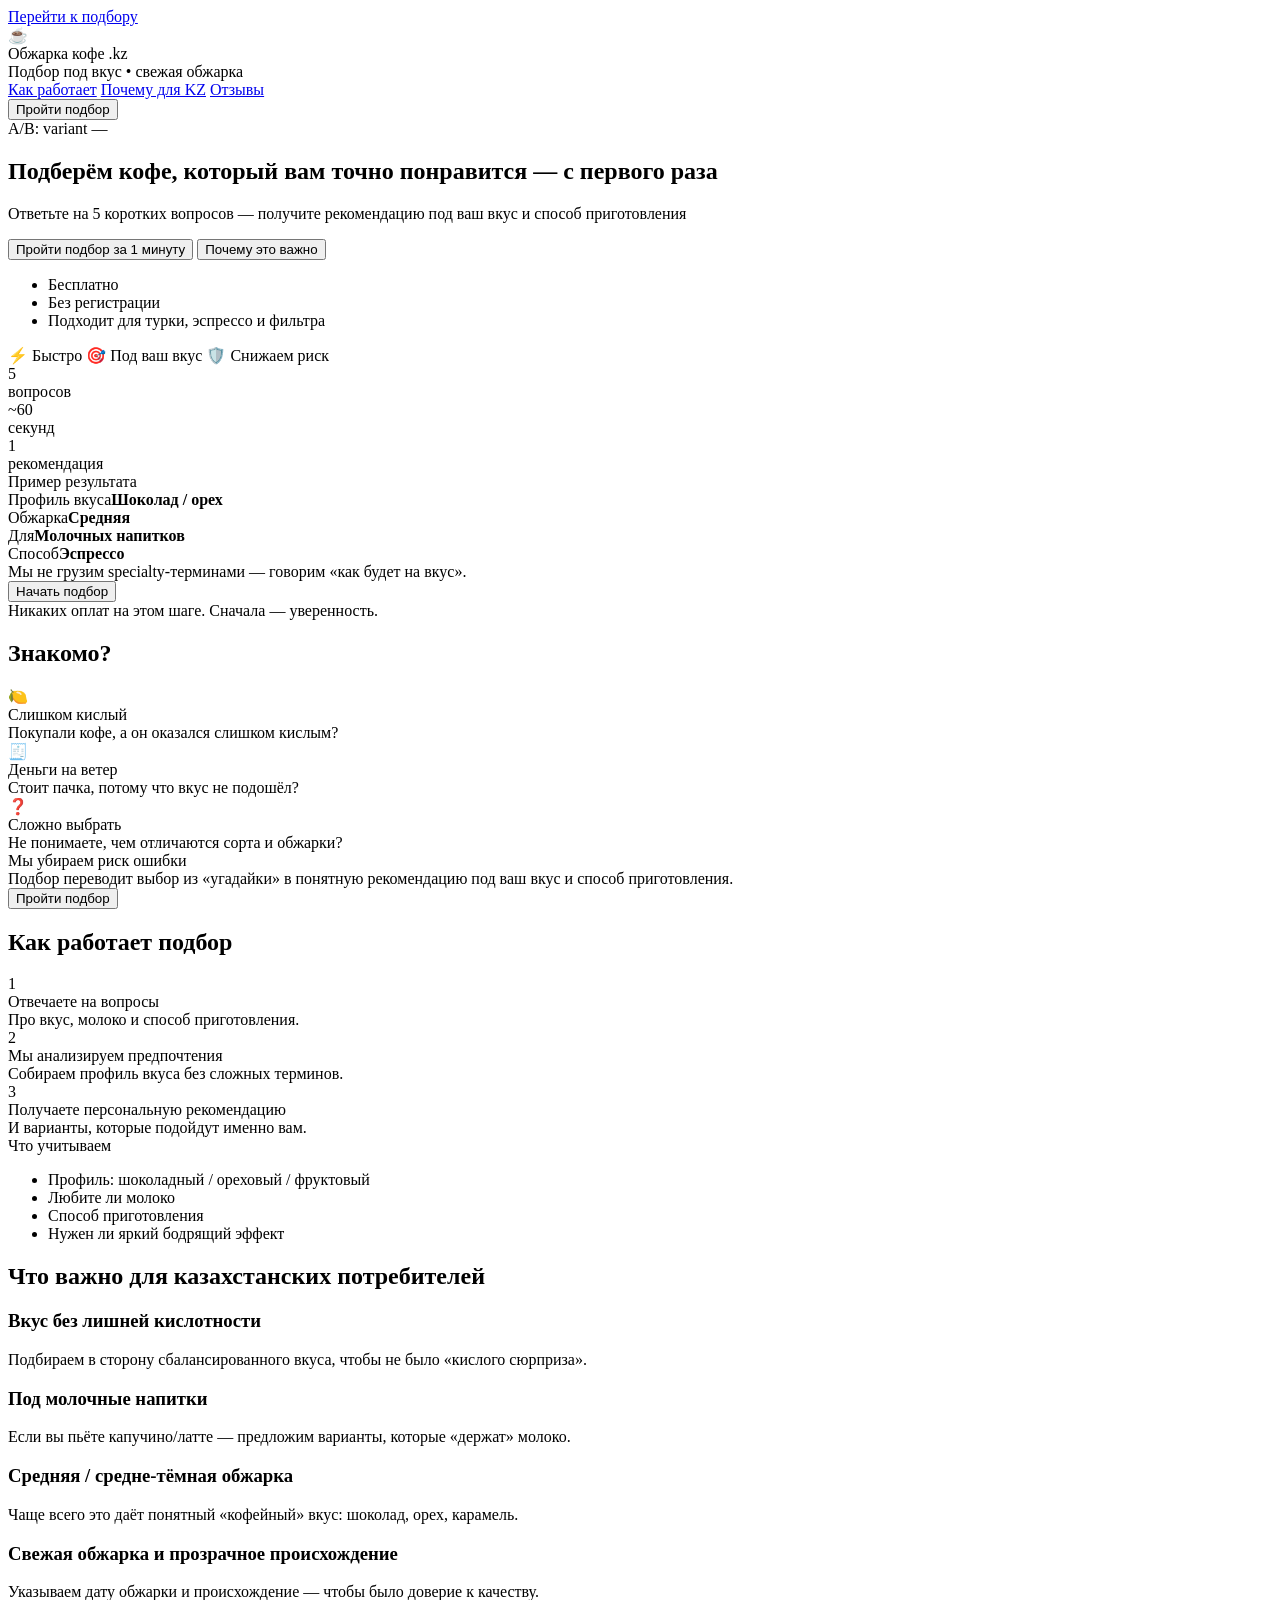
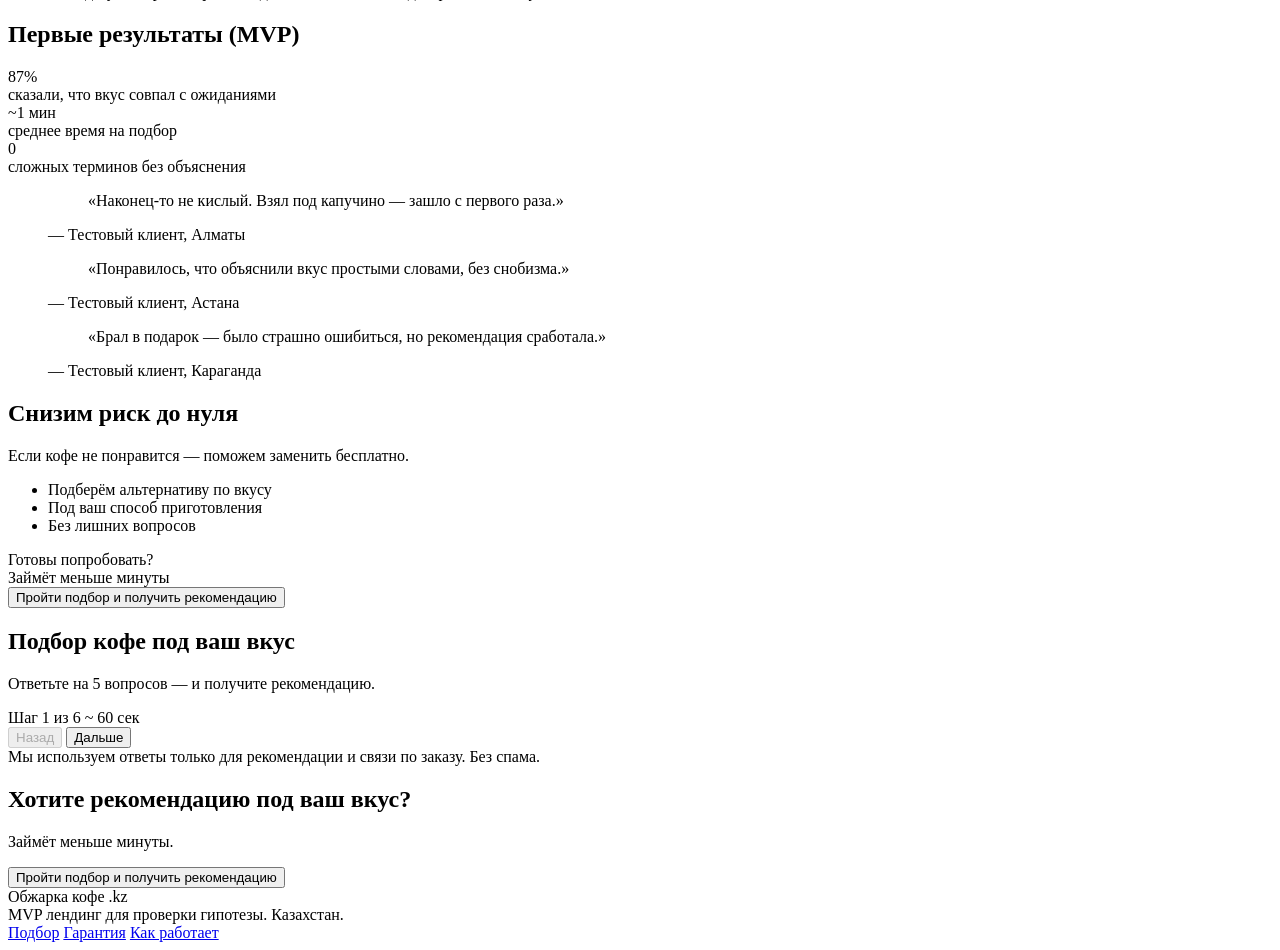
==== index.html @ 0b6b7190 "Create index.html add index.html – is first step to create landing for TEST IT course product manage" ====
<!doctype html>
<html lang="ru">
<head>
  <meta charset="utf-8" />
  <meta name="viewport" content="width=device-width,initial-scale=1" />
  <meta name="description" content="Подберём кофе под ваш вкус — за 1 минуту. Казахстан." />
  <title>Подбор кофе под вкус — Казахстан</title>

  <link rel="preconnect" href="https://www.googletagmanager.com" />
  <link rel="stylesheet" href="./styles.css" />

  <!-- GA4 (замени G-XXXXXXXXXX) -->
  <script async src="https://www.googletagmanager.com/gtag/js?id=G-XXXXXXXXXX"></script>
  <script>
    window.dataLayer = window.dataLayer || [];
    function gtag(){dataLayer.push(arguments);}
    gtag('js', new Date());
    gtag('config', 'G-XXXXXXXXXX', { anonymize_ip: true });
  </script>

  <!-- Yandex Metrika (замени COUNTER_ID) -->
  <script>
    (function(m,e,t,r,i,k,a){m[i]=m[i]||function(){(m[i].a=m[i].a||[]).push(arguments)};
      m[i].l=1*new Date();
      for (var j=0;j<document.scripts.length;j++) {if (document.scripts[j].src===r) {return;}}
      k=e.createElement(t),a=e.getElementsByTagName(t)[0],k.async=1,k.src=r,a.parentNode.insertBefore(k,a)})
    (window, document, "script", "https://mc.yandex.ru/metrika/tag.js", "ym");

    ym(COUNTER_ID, "init", {
      clickmap:true,
      trackLinks:true,
      accurateTrackBounce:true,
      webvisor:true
    });
  </script>
</head>

<body>
  <a class="skip" href="#quiz">Перейти к подбору</a>

  <header class="header">
    <div class="container header__inner">
      <div class="brand">
        <div class="brand__logo" aria-hidden="true">☕</div>
        <div class="brand__text">
          <div class="brand__name">Обжарка кофе .kz</div>
          <div class="brand__tag">Подбор под вкус • свежая обжарка</div>
        </div>
      </div>

      <nav class="nav">
        <a href="#how">Как работает</a>
        <a href="#local">Почему для KZ</a>
        <a href="#reviews">Отзывы</a>
      </nav>

      <button class="btn btn--ghost header__cta" data-scrollto="#quiz" data-track="cta_header">
        Пройти подбор
      </button>
    </div>
  </header>

  <main>
    <!-- HERO -->
    <section class="hero">
      <div class="container hero__grid">
        <div class="hero__content">
          <div class="badge" id="ab-badge">A/B: variant —</div>

          <h1 class="h1" id="hero-title">
            Подберём кофе, который вам точно понравится — с первого раза
          </h1>

          <p class="lead" id="hero-subtitle">
            Ответьте на 5 коротких вопросов — получите рекомендацию под ваш вкус и способ приготовления
          </p>

          <div class="hero__actions">
            <button class="btn btn--primary" data-scrollto="#quiz" data-track="cta_hero">
              Пройти подбор за 1 минуту
            </button>
            <button class="btn btn--secondary" data-scrollto="#pain" data-track="cta_learn_more">
              Почему это важно
            </button>
          </div>

          <ul class="checks">
            <li>Бесплатно</li>
            <li>Без регистрации</li>
            <li>Подходит для турки, эспрессо и фильтра</li>
          </ul>

          <div class="micro">
            <span class="micro__pill">⚡ Быстро</span>
            <span class="micro__pill">🎯 Под ваш вкус</span>
            <span class="micro__pill">🛡️ Снижаем риск</span>
          </div>
        </div>

        <div class="hero__card" aria-label="Карточка-превью подбора">
          <div class="card">
            <div class="card__top">
              <div class="card__kpi">
                <div class="kpi__num">5</div>
                <div class="kpi__label">вопросов</div>
              </div>
              <div class="card__kpi">
                <div class="kpi__num">~60</div>
                <div class="kpi__label">секунд</div>
              </div>
              <div class="card__kpi">
                <div class="kpi__num">1</div>
                <div class="kpi__label">рекомендация</div>
              </div>
            </div>

            <div class="card__body">
              <div class="mini">
                <div class="mini__title">Пример результата</div>
                <div class="mini__row"><span>Профиль вкуса</span><b>Шоколад / орех</b></div>
                <div class="mini__row"><span>Обжарка</span><b>Средняя</b></div>
                <div class="mini__row"><span>Для</span><b>Молочных напитков</b></div>
                <div class="mini__row"><span>Способ</span><b>Эспрессо</b></div>
              </div>

              <div class="note">
                Мы не грузим specialty-терминами — говорим «как будет на вкус».
              </div>
            </div>

            <div class="card__footer">
              <button class="btn btn--primary btn--block" data-scrollto="#quiz" data-track="cta_card">
                Начать подбор
              </button>
              <div class="fine">Никаких оплат на этом шаге. Сначала — уверенность.</div>
            </div>
          </div>
        </div>
      </div>
    </section>

    <!-- PAIN -->
    <section class="section" id="pain">
      <div class="container">
        <h2 class="h2">Знакомо?</h2>
        <div class="grid3">
          <div class="tile">
            <div class="tile__icon">🍋</div>
            <div class="tile__title">Слишком кислый</div>
            <div class="tile__text">Покупали кофе, а он оказался слишком кислым?</div>
          </div>
          <div class="tile">
            <div class="tile__icon">🧾</div>
            <div class="tile__title">Деньги на ветер</div>
            <div class="tile__text">Стоит пачка, потому что вкус не подошёл?</div>
          </div>
          <div class="tile">
            <div class="tile__icon">❓</div>
            <div class="tile__title">Сложно выбрать</div>
            <div class="tile__text">Не понимаете, чем отличаются сорта и обжарки?</div>
          </div>
        </div>

        <div class="callout">
          <div class="callout__title">Мы убираем риск ошибки</div>
          <div class="callout__text">
            Подбор переводит выбор из «угадайки» в понятную рекомендацию под ваш вкус и способ приготовления.
          </div>
          <button class="btn btn--primary" data-scrollto="#quiz" data-track="cta_pain">
            Пройти подбор
          </button>
        </div>
      </div>
    </section>

    <!-- HOW IT WORKS -->
    <section class="section" id="how">
      <div class="container">
        <h2 class="h2">Как работает подбор</h2>
        <div class="steps">
          <div class="step">
            <div class="step__num">1</div>
            <div class="step__body">
              <div class="step__title">Отвечаете на вопросы</div>
              <div class="step__text">Про вкус, молоко и способ приготовления.</div>
            </div>
          </div>
          <div class="step">
            <div class="step__num">2</div>
            <div class="step__body">
              <div class="step__title">Мы анализируем предпочтения</div>
              <div class="step__text">Собираем профиль вкуса без сложных терминов.</div>
            </div>
          </div>
          <div class="step">
            <div class="step__num">3</div>
            <div class="step__body">
              <div class="step__title">Получаете персональную рекомендацию</div>
              <div class="step__text">И варианты, которые подойдут именно вам.</div>
            </div>
          </div>
        </div>

        <div class="params">
          <div class="params__title">Что учитываем</div>
          <ul class="params__list">
            <li>Профиль: шоколадный / ореховый / фруктовый</li>
            <li>Любите ли молоко</li>
            <li>Способ приготовления</li>
            <li>Нужен ли яркий бодрящий эффект</li>
          </ul>
        </div>
      </div>
    </section>

    <!-- LOCAL MARKET -->
    <section class="section" id="local">
      <div class="container">
        <h2 class="h2">Что важно для казахстанских потребителей</h2>
        <div class="grid2">
          <div class="panel">
            <h3 class="h3">Вкус без лишней кислотности</h3>
            <p>Подбираем в сторону сбалансированного вкуса, чтобы не было «кислого сюрприза».</p>
          </div>
          <div class="panel">
            <h3 class="h3">Под молочные напитки</h3>
            <p>Если вы пьёте капучино/латте — предложим варианты, которые «держат» молоко.</p>
          </div>
          <div class="panel">
            <h3 class="h3">Средняя / средне-тёмная обжарка</h3>
            <p>Чаще всего это даёт понятный «кофейный» вкус: шоколад, орех, карамель.</p>
          </div>
          <div class="panel">
            <h3 class="h3">Свежая обжарка и прозрачное происхождение</h3>
            <p>Указываем дату обжарки и происхождение — чтобы было доверие к качеству.</p>
          </div>
        </div>
      </div>
    </section>

    <!-- REVIEWS -->
    <section class="section" id="reviews">
      <div class="container">
        <h2 class="h2">Первые результаты (MVP)</h2>
        <div class="grid3">
          <div class="stat">
            <div class="stat__num">87%</div>
            <div class="stat__label">сказали, что вкус совпал с ожиданиями</div>
          </div>
          <div class="stat">
            <div class="stat__num">~1 мин</div>
            <div class="stat__label">среднее время на подбор</div>
          </div>
          <div class="stat">
            <div class="stat__num">0</div>
            <div class="stat__label">сложных терминов без объяснения</div>
          </div>
        </div>

        <div class="quotes">
          <figure class="quote">
            <blockquote>«Наконец-то не кислый. Взял под капучино — зашло с первого раза.»</blockquote>
            <figcaption>— Тестовый клиент, Алматы</figcaption>
          </figure>
          <figure class="quote">
            <blockquote>«Понравилось, что объяснили вкус простыми словами, без снобизма.»</blockquote>
            <figcaption>— Тестовый клиент, Астана</figcaption>
          </figure>
          <figure class="quote">
            <blockquote>«Брал в подарок — было страшно ошибиться, но рекомендация сработала.»</blockquote>
            <figcaption>— Тестовый клиент, Караганда</figcaption>
          </figure>
        </div>
      </div>
    </section>

    <!-- GUARANTEE / OFFER -->
    <section class="section section--accent" id="offer">
      <div class="container offer">
        <div class="offer__text">
          <h2 class="h2">Снизим риск до нуля</h2>
          <p class="lead">
            Если кофе не понравится — поможем заменить бесплатно.
          </p>
          <ul class="checks checks--dark">
            <li>Подберём альтернативу по вкусу</li>
            <li>Под ваш способ приготовления</li>
            <li>Без лишних вопросов</li>
          </ul>
        </div>
        <div class="offer__cta">
          <div class="card card--dark">
            <div class="card__body">
              <div class="mini__title">Готовы попробовать?</div>
              <div class="fine fine--dark">Займёт меньше минуты</div>
            </div>
            <div class="card__footer">
              <button class="btn btn--primary btn--block" data-scrollto="#quiz" data-track="cta_offer">
                Пройти подбор и получить рекомендацию
              </button>
            </div>
          </div>
        </div>
      </div>
    </section>

    <!-- QUIZ -->
    <section class="section" id="quiz">
      <div class="container">
        <h2 class="h2">Подбор кофе под ваш вкус</h2>
        <p class="lead">Ответьте на 5 вопросов — и получите рекомендацию.</p>

        <div class="quiz">
          <div class="quiz__progress">
            <div class="progress">
              <div class="progress__bar" id="progressBar" style="width: 0%"></div>
            </div>
            <div class="quiz__meta">
              <span id="stepText">Шаг 1 из 6</span>
              <span class="pill" id="timeHint">~ 60 сек</span>
            </div>
          </div>

          <div class="quiz__card" id="quizCard" aria-live="polite"></div>

          <div class="quiz__nav">
            <button class="btn btn--ghost" id="btnBack" disabled>Назад</button>
            <button class="btn btn--primary" id="btnNext">Дальше</button>
          </div>

          <div class="quiz__fine">
            Мы используем ответы только для рекомендации и связи по заказу. Без спама.
          </div>
        </div>
      </div>
    </section>

    <!-- FINAL CTA -->
    <section class="section">
      <div class="container final">
        <h2 class="h2">Хотите рекомендацию под ваш вкус?</h2>
        <p class="lead">Займёт меньше минуты.</p>
        <button class="btn btn--primary" data-scrollto="#quiz" data-track="cta_final">
          Пройти подбор и получить рекомендацию
        </button>
      </div>
    </section>
  </main>

  <footer class="footer">
    <div class="container footer__inner">
      <div class="footer__left">
        <div class="brand__name">Обжарка кофе .kz</div>
        <div class="fine">MVP лендинг для проверки гипотезы. Казахстан.</div>
      </div>
      <div class="footer__right">
        <a href="#quiz">Подбор</a>
        <a href="#offer">Гарантия</a>
        <a href="#how">Как работает</a>
      </div>
    </div>
  </footer>

  <script defer src="./app.js"></script>
</body>
</html>
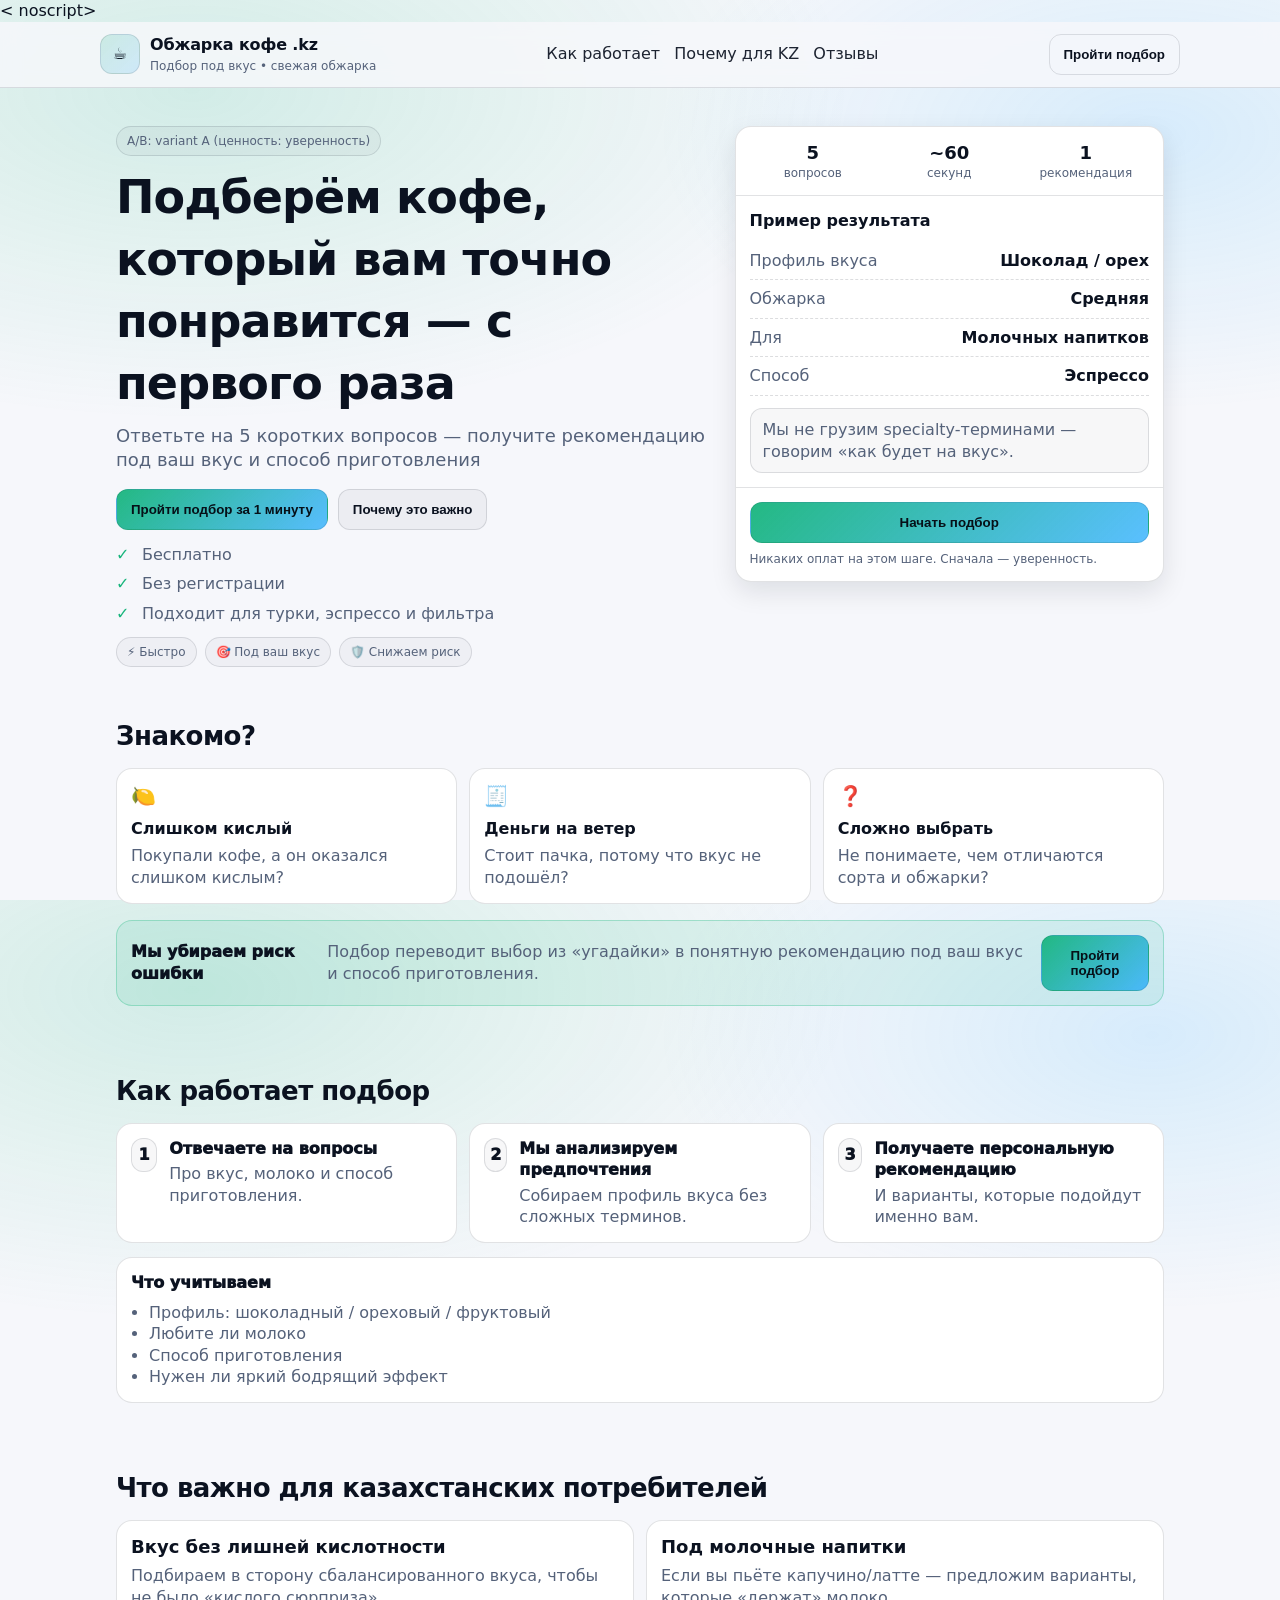
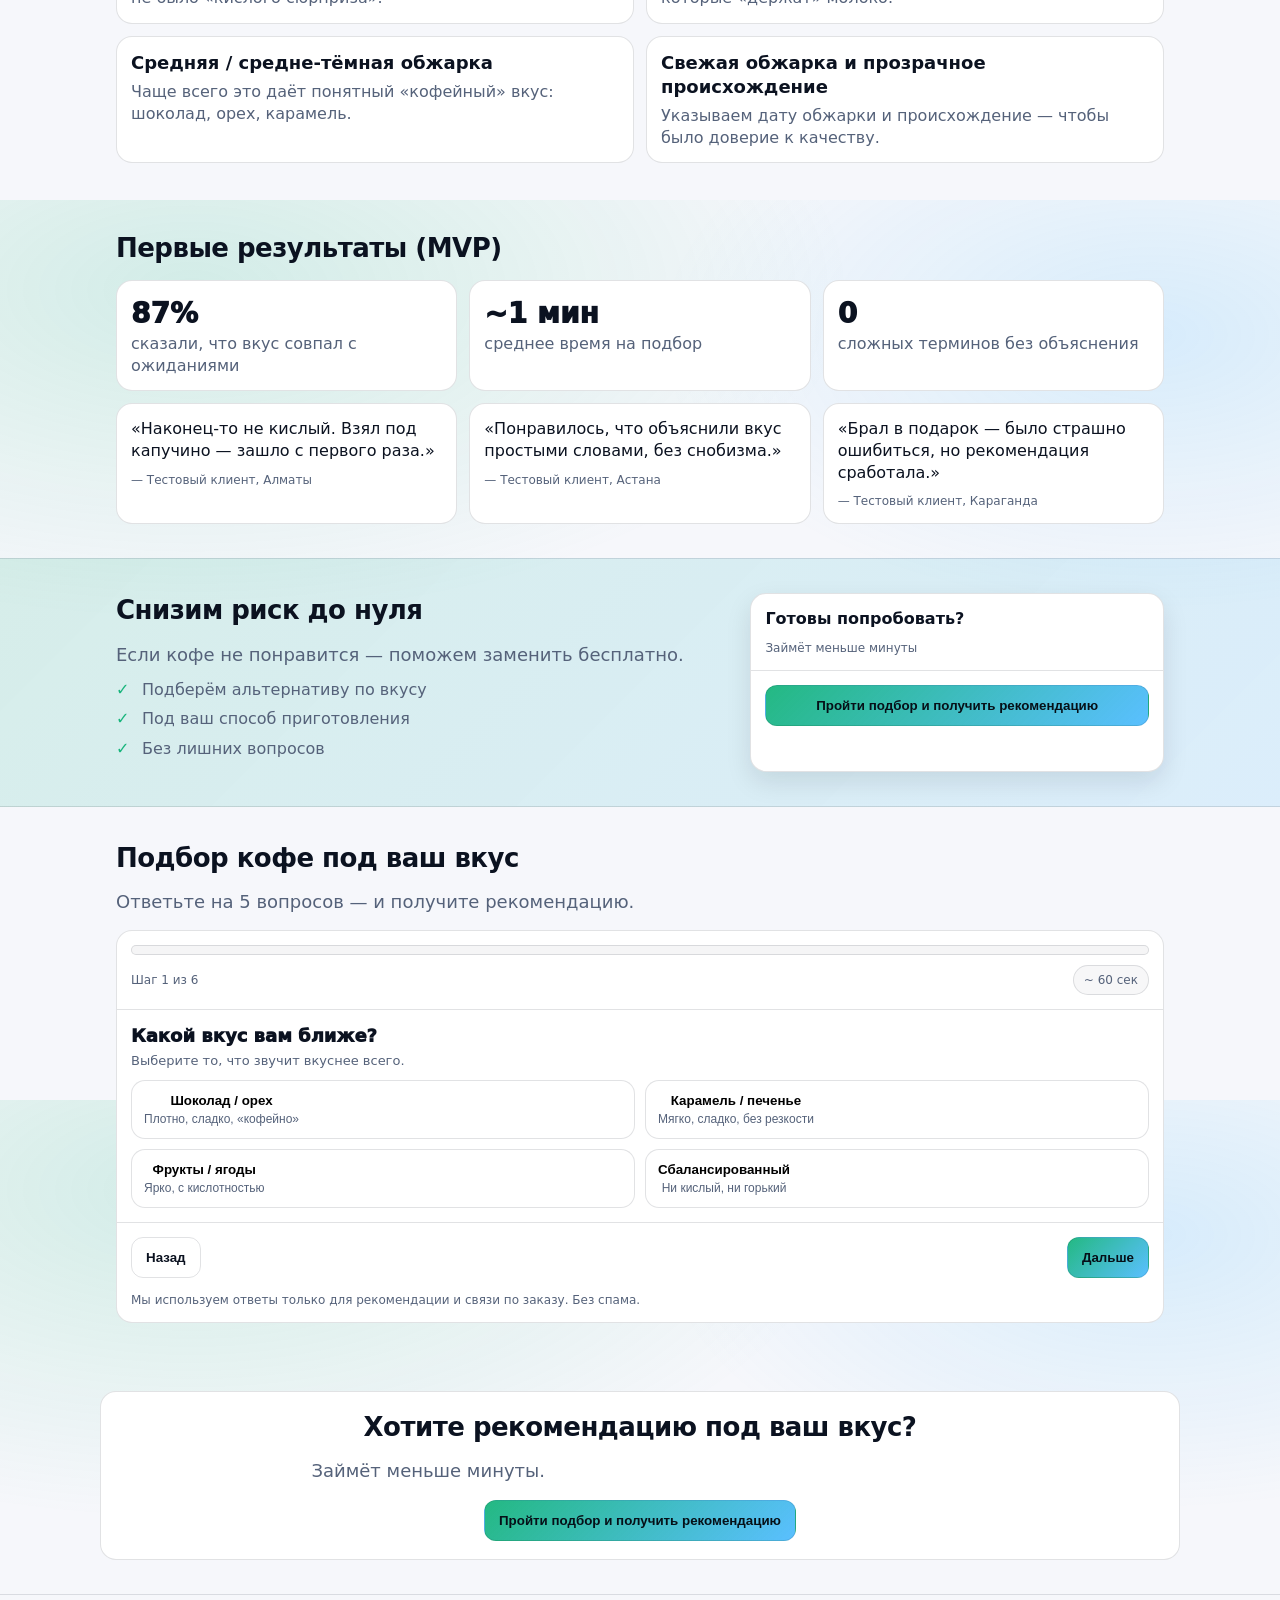
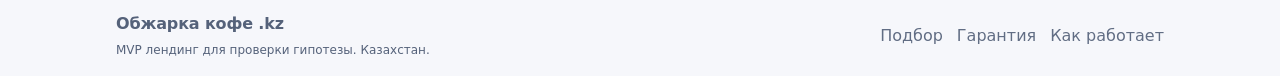
==== commit 3bed2ae7: "Update index.html" ====
--- a/index.html
+++ b/index.html
@@ -9,30 +9,20 @@
   <link rel="preconnect" href="https://www.googletagmanager.com" />
   <link rel="stylesheet" href="./styles.css" />
 
-  <!-- GA4 (замени G-XXXXXXXXXX) -->
-  <script async src="https://www.googletagmanager.com/gtag/js?id=G-XXXXXXXXXX"></script>
-  <script>
-    window.dataLayer = window.dataLayer || [];
-    function gtag(){dataLayer.push(arguments);}
-    gtag('js', new Date());
-    gtag('config', 'G-XXXXXXXXXX', { anonymize_ip: true });
+
+ <!-- Yandex.Metrika counter --> 
+  <script type="text/javascript">
+    (function(m,e,t,r,i,k,a){
+        m[i]=m[i]||function(){(m[i].a=m[i].a||[]).push(arguments)};
+        m[i].l=1*new Date();
+        for (var j = 0; j < document.scripts.length; j++) {if (document.scripts[j].src === r) { return; }}
+        k=e.createElement(t),a=e.getElementsByTagName(t)[0],k.async=1,k.src=r,a.parentNode.insertBefore(k,a)
+    })(window, document,'script','https://mc.yandex.ru/metrika/tag.js?id=107147508', 'ym');
+
+    ym(107147508, 'init', {ssr:true, webvisor:true, clickmap:true, ecommerce:"dataLayer", referrer: document.referrer, url: location.href, accurateTrackBounce:true, trackLinks:true});
   </script>
-
-  <!-- Yandex Metrika (замени COUNTER_ID) -->
-  <script>
-    (function(m,e,t,r,i,k,a){m[i]=m[i]||function(){(m[i].a=m[i].a||[]).push(arguments)};
-      m[i].l=1*new Date();
-      for (var j=0;j<document.scripts.length;j++) {if (document.scripts[j].src===r) {return;}}
-      k=e.createElement(t),a=e.getElementsByTagName(t)[0],k.async=1,k.src=r,a.parentNode.insertBefore(k,a)})
-    (window, document, "script", "https://mc.yandex.ru/metrika/tag.js", "ym");
-
-    ym(COUNTER_ID, "init", {
-      clickmap:true,
-      trackLinks:true,
-      accurateTrackBounce:true,
-      webvisor:true
-    });
-  </script>
+<  noscript><div><img src="https://mc.yandex.ru/watch/107147508" style="position:absolute; left:-9999px;" alt="" /></div></noscript>
+<!-- /Yandex.Metrika counter -->
 </head>
 
 <body>
--- a/styles.css
+++ b/styles.css
@@ -0,0 +1,479 @@
+:root{
+  /* Light theme palette */
+  --bg:#f6f7fb;
+  --card:#ffffff;
+  --card2:#ffffff;
+  --text:#0b1220;
+  --muted:#55627a;
+  --line:rgba(11,18,32,.12);
+  --primary:#18b57c;
+  --primary2:#1aa7ff;
+  --warn:#ffb703;
+
+  --shadow: 0 10px 26px rgba(11,18,32,.10);
+  --radius:16px;
+  --max:1080px;
+}
+
+*{ box-sizing:border-box; }
+html,body{ height:100%; }
+body{
+  margin:0;
+  font-family: ui-sans-serif, system-ui, -apple-system, Segoe UI, Roboto, Arial, "Noto Sans", "Helvetica Neue", sans-serif;
+  background:
+    radial-gradient(1200px 600px at 15% 10%, rgba(24,181,124,.16), transparent 55%),
+    radial-gradient(900px 500px at 90% 15%, rgba(26,167,255,.14), transparent 55%),
+    var(--bg);
+  color:var(--text);
+  line-height:1.35;
+}
+
+a{ color:inherit; text-decoration:none; opacity:.92; }
+a:hover{ opacity:1; text-decoration:underline; }
+
+.container{
+  width:100%;
+  max-width:var(--max);
+  margin:0 auto;
+  padding:0 16px;
+}
+
+.skip{
+  position:absolute; left:-9999px; top:auto;
+  width:1px; height:1px; overflow:hidden;
+}
+.skip:focus{
+  left:16px; top:16px; width:auto; height:auto;
+  background:var(--card); padding:10px 12px; border-radius:10px;
+  outline:2px solid rgba(26,167,255,.55);
+  box-shadow: var(--shadow);
+}
+
+/* Header */
+.header{
+  position:sticky; top:0; z-index:20;
+  background:rgba(246,247,251,.86);
+  backdrop-filter: blur(10px);
+  border-bottom:1px solid var(--line);
+}
+.header__inner{
+  display:flex; align-items:center; justify-content:space-between;
+  gap:12px;
+  padding:12px 0;
+}
+.brand{ display:flex; align-items:center; gap:10px; }
+.brand__logo{
+  width:40px; height:40px; border-radius:12px;
+  background: linear-gradient(135deg, rgba(24,181,124,.18), rgba(26,167,255,.16));
+  display:grid; place-items:center;
+  border:1px solid var(--line);
+}
+.brand__name{ font-weight:800; letter-spacing:-.01em; }
+.brand__tag{ font-size:12px; color:var(--muted); margin-top:2px; }
+
+.nav{ display:none; gap:14px; }
+.header__cta{ display:none; }
+
+@media (min-width: 900px){
+  .nav{ display:flex; }
+  .header__cta{ display:inline-flex; }
+}
+
+/* Hero */
+.hero{ padding:38px 0 18px; }
+.hero__grid{ display:grid; gap:18px; }
+@media (min-width: 900px){
+  .hero__grid{ grid-template-columns: 1.25fr .9fr; align-items:stretch; gap:22px; }
+}
+
+.badge{
+  display:inline-flex;
+  padding:6px 10px;
+  border-radius:999px;
+  border:1px solid var(--line);
+  color:var(--muted);
+  font-size:12px;
+  background: rgba(11,18,32,.03);
+  margin-bottom:10px;
+}
+
+.h1{ font-size:34px; margin:0 0 10px; letter-spacing:-.02em; }
+@media (min-width: 900px){ .h1{ font-size:46px; } }
+.h2{ font-size:26px; margin:0 0 14px; letter-spacing:-.02em; }
+.h3{ font-size:18px; margin:0 0 6px; }
+
+.lead{ font-size:16px; color:var(--muted); margin:0 0 16px; max-width:54ch; }
+@media (min-width:900px){ .lead{ font-size:18px; } }
+
+.hero__actions{
+  display:flex; flex-direction:column; gap:10px;
+  margin: 10px 0 14px;
+}
+@media (min-width: 520px){ .hero__actions{ flex-direction:row; } }
+
+/* Buttons */
+.btn{
+  border:1px solid var(--line);
+  border-radius:12px;
+  padding:12px 14px;
+  font-weight:700;
+  cursor:pointer;
+  background: rgba(255,255,255,.9);
+  color:var(--text);
+  display:inline-flex;
+  align-items:center;
+  justify-content:center;
+  gap:8px;
+  transition: transform .06s ease, background .2s ease, border-color .2s ease, box-shadow .2s ease;
+}
+.btn:hover{ box-shadow: 0 10px 22px rgba(11,18,32,.10); }
+.btn:active{ transform: translateY(1px); }
+
+.btn--primary{
+  background: linear-gradient(135deg, rgba(24,181,124,.95), rgba(26,167,255,.72));
+  border-color: rgba(11,18,32,.10);
+  color:#061018;
+}
+.btn--secondary{
+  background: rgba(11,18,32,.04);
+}
+.btn--ghost{
+  background: transparent;
+}
+.btn--block{ width:100%; }
+
+/* Lists */
+.checks{
+  list-style:none; padding:0; margin:0 0 12px;
+  display:flex; flex-direction:column; gap:8px;
+}
+.checks li{
+  position:relative; padding-left:26px; color:var(--muted);
+}
+.checks li::before{
+  content:"✓";
+  position:absolute; left:0; top:0;
+  color: var(--primary);
+  font-weight:900;
+}
+
+/* Micro pills */
+.micro{ display:flex; gap:8px; flex-wrap:wrap; margin-top:10px; }
+.micro__pill{
+  font-size:12px; color:var(--muted);
+  border:1px solid var(--line);
+  border-radius:999px;
+  padding:6px 10px;
+  background: rgba(11,18,32,.03);
+}
+
+/* Cards */
+.card{
+  background: var(--card);
+  border:1px solid var(--line);
+  border-radius: var(--radius);
+  box-shadow: var(--shadow);
+  overflow:hidden;
+}
+.card__top{
+  display:flex; gap:10px;
+  padding:14px;
+  border-bottom:1px solid var(--line);
+  justify-content:space-between;
+}
+.card__body{ padding:14px; }
+.card__footer{ padding:14px; border-top:1px solid var(--line); }
+.fine{ font-size:12px; color:var(--muted); margin-top:8px; }
+
+.card__kpi{ text-align:center; flex:1; }
+.kpi__num{ font-size:18px; font-weight:900; }
+.kpi__label{ font-size:12px; color:var(--muted); }
+
+.mini__title{ font-weight:900; margin-bottom:10px; }
+.mini__row{
+  display:flex; justify-content:space-between;
+  padding:8px 0;
+  border-bottom:1px dashed rgba(11,18,32,.14);
+  color:var(--muted);
+}
+.mini__row b{ color:var(--text); }
+
+.note{
+  margin-top:12px;
+  padding:10px 12px;
+  border-radius:12px;
+  border:1px solid var(--line);
+  background: rgba(11,18,32,.03);
+  color:var(--muted);
+}
+
+/* Sections */
+.section{ padding:34px 0; }
+.section--accent{
+  background: linear-gradient(135deg, rgba(24,181,124,.14), rgba(26,167,255,.12));
+  border-top:1px solid var(--line);
+  border-bottom:1px solid var(--line);
+}
+
+/* Grids */
+.grid3{ display:grid; gap:12px; grid-template-columns: 1fr; }
+@media (min-width: 800px){ .grid3{ grid-template-columns: repeat(3, 1fr); } }
+
+.grid2{ display:grid; gap:12px; grid-template-columns: 1fr; }
+@media (min-width: 800px){ .grid2{ grid-template-columns: repeat(2, 1fr); } }
+
+/* Tiles */
+.tile{
+  border:1px solid var(--line);
+  border-radius: var(--radius);
+  padding:14px;
+  background: var(--card);
+}
+.tile__icon{ font-size:20px; }
+.tile__title{ font-weight:900; margin:8px 0 6px; }
+.tile__text{ color:var(--muted); }
+
+/* Callout */
+.callout{
+  margin-top:16px;
+  border:1px solid rgba(24,181,124,.30);
+  background: rgba(24,181,124,.10);
+  border-radius: var(--radius);
+  padding:14px;
+  display:flex;
+  flex-direction:column;
+  gap:10px;
+}
+@media (min-width: 800px){
+  .callout{ flex-direction:row; align-items:center; justify-content:space-between; }
+}
+.callout__title{ font-weight:950; }
+.callout__text{ color:var(--muted); max-width:70ch; }
+
+/* Steps */
+.steps{ display:grid; gap:12px; grid-template-columns:1fr; }
+@media (min-width:800px){ .steps{ grid-template-columns: repeat(3,1fr); } }
+.step{
+  border:1px solid var(--line);
+  border-radius: var(--radius);
+  padding:14px;
+  background: var(--card);
+  display:flex; gap:12px;
+}
+.step__num{
+  width:34px; height:34px; border-radius:12px;
+  display:grid; place-items:center;
+  font-weight:950;
+  background: rgba(11,18,32,.03);
+  border:1px solid var(--line);
+}
+.step__title{ font-weight:950; margin-bottom:4px; }
+.step__text{ color:var(--muted); }
+
+/* Params box */
+.params{
+  margin-top:14px;
+  border:1px solid var(--line);
+  border-radius: var(--radius);
+  padding:14px;
+  background: var(--card);
+}
+.params__title{ font-weight:950; margin-bottom:8px; }
+.params__list{ margin:0; padding-left:18px; color:var(--muted); }
+
+/* Panels */
+.panel{
+  border:1px solid var(--line);
+  border-radius: var(--radius);
+  padding:14px;
+  background: var(--card);
+}
+.panel p{ margin:0; color:var(--muted); }
+
+/* Stats */
+.stat{
+  border:1px solid var(--line);
+  border-radius: var(--radius);
+  padding:14px;
+  background: var(--card);
+}
+.stat__num{ font-size:28px; font-weight:950; }
+.stat__label{ color:var(--muted); }
+
+/* Quotes */
+.quotes{
+  margin-top:12px;
+  display:grid;
+  gap:12px;
+  grid-template-columns: 1fr;
+}
+@media (min-width: 900px){
+  .quotes{ grid-template-columns: repeat(3, 1fr); }
+}
+.quote{
+  margin:0;
+  border:1px solid var(--line);
+  border-radius: var(--radius);
+  padding:14px;
+  background: var(--card);
+}
+.quote blockquote{ margin:0 0 10px; color:var(--text); }
+.quote figcaption{ color:var(--muted); font-size:12px; }
+
+/* Offer */
+.offer{
+  display:grid;
+  gap:14px;
+  grid-template-columns: 1fr;
+  align-items:stretch;
+}
+@media (min-width: 900px){
+  .offer{ grid-template-columns: 1.2fr .8fr; }
+}
+.offer__text .lead{ color: var(--muted); }
+.offer__text .h2{ color: var(--text); }
+.offer__text p{ margin:0 0 12px; }
+.offer__cta{ display:flex; align-items:stretch; }
+.offer__cta .card{ width:100%; }
+
+/* Keep legacy "dark" classes as normal light cards */
+.card--dark{
+  background: var(--card);
+  color: var(--text);
+  border-color: var(--line);
+  box-shadow: var(--shadow);
+}
+.card--dark .card__footer{ border-top-color: var(--line); }
+.fine--dark{ color: var(--muted); }
+.checks--dark li{ color: var(--muted); }
+.checks--dark li::before{ color: var(--primary); }
+
+/* Final CTA box */
+.final{
+  text-align:center;
+  border:1px solid var(--line);
+  border-radius: var(--radius);
+  padding:18px;
+  background: var(--card);
+}
+
+/* Quiz */
+.quiz{
+  margin-top:14px;
+  border:1px solid var(--line);
+  border-radius: var(--radius);
+  background: var(--card);
+  overflow:hidden;
+}
+.quiz__progress{
+  padding:14px;
+  border-bottom:1px solid var(--line);
+}
+.progress{
+  height:10px;
+  border-radius:999px;
+  background: rgba(11,18,32,.04);
+  border:1px solid var(--line);
+  overflow:hidden;
+}
+.progress__bar{
+  height:100%;
+  border-radius:999px;
+  background: linear-gradient(90deg, rgba(24,181,124,.9), rgba(26,167,255,.72));
+  width:0%;
+  transition: width .25s ease;
+}
+.quiz__meta{
+  display:flex;
+  justify-content:space-between;
+  align-items:center;
+  margin-top:10px;
+  color:var(--muted);
+  font-size:12px;
+}
+.pill{
+  border:1px solid var(--line);
+  border-radius:999px;
+  padding:6px 10px;
+  background: rgba(11,18,32,.03);
+}
+
+.quiz__card{ padding:14px; }
+.quiz__nav{
+  padding:14px;
+  border-top:1px solid var(--line);
+  display:flex; gap:10px; justify-content:space-between;
+}
+.quiz__fine{
+  padding:0 14px 14px;
+  color:var(--muted);
+  font-size:12px;
+}
+
+/* Question */
+.q{ display:flex; flex-direction:column; gap:10px; }
+.q__title{ font-weight:950; font-size:18px; }
+.q__hint{ color:var(--muted); font-size:13px; margin-top:-6px; }
+
+/* Options */
+.options{
+  display:grid; gap:10px; grid-template-columns: 1fr;
+}
+@media (min-width: 700px){
+  .options{ grid-template-columns: repeat(2,1fr); }
+}
+.opt{
+  border:1px solid var(--line);
+  border-radius: 14px;
+  padding:12px;
+  background: rgba(255,255,255,.95);
+  cursor:pointer;
+  transition: border-color .2s ease, background .2s ease, box-shadow .2s ease;
+  display:flex; justify-content:space-between; gap:10px;
+}
+.opt:hover{
+  border-color: rgba(24,181,124,.35);
+  background: rgba(24,181,124,.08);
+  box-shadow: 0 10px 22px rgba(11,18,32,.08);
+}
+.opt[aria-checked="true"]{
+  border-color: rgba(24,181,124,.65);
+  background: rgba(24,181,124,.14);
+}
+.opt__main{ display:flex; flex-direction:column; gap:4px; }
+.opt__title{ font-weight:900; }
+.opt__desc{ color:var(--muted); font-size:12px; }
+.opt__mark{ color: var(--primary); font-weight:950; }
+
+/* Inputs */
+.input{
+  width:100%;
+  border:1px solid var(--line);
+  border-radius: 12px;
+  padding:12px 12px;
+  background: rgba(255,255,255,.95);
+  color: var(--text);
+  outline:none;
+}
+.input:focus{
+  border-color: rgba(26,167,255,.60);
+  box-shadow: 0 0 0 4px rgba(26,167,255,.14);
+}
+
+/* Footer */
+.footer{
+  border-top:1px solid var(--line);
+  padding:18px 0;
+  color:var(--muted);
+}
+.footer__inner{
+  display:flex;
+  justify-content:space-between;
+  align-items:flex-start;
+  gap:14px;
+  flex-direction:column;
+}
+.footer__right{ display:flex; gap:14px; flex-wrap:wrap; }
+@media (min-width: 800px){
+  .footer__inner{ flex-direction:row; align-items:center; }
+}
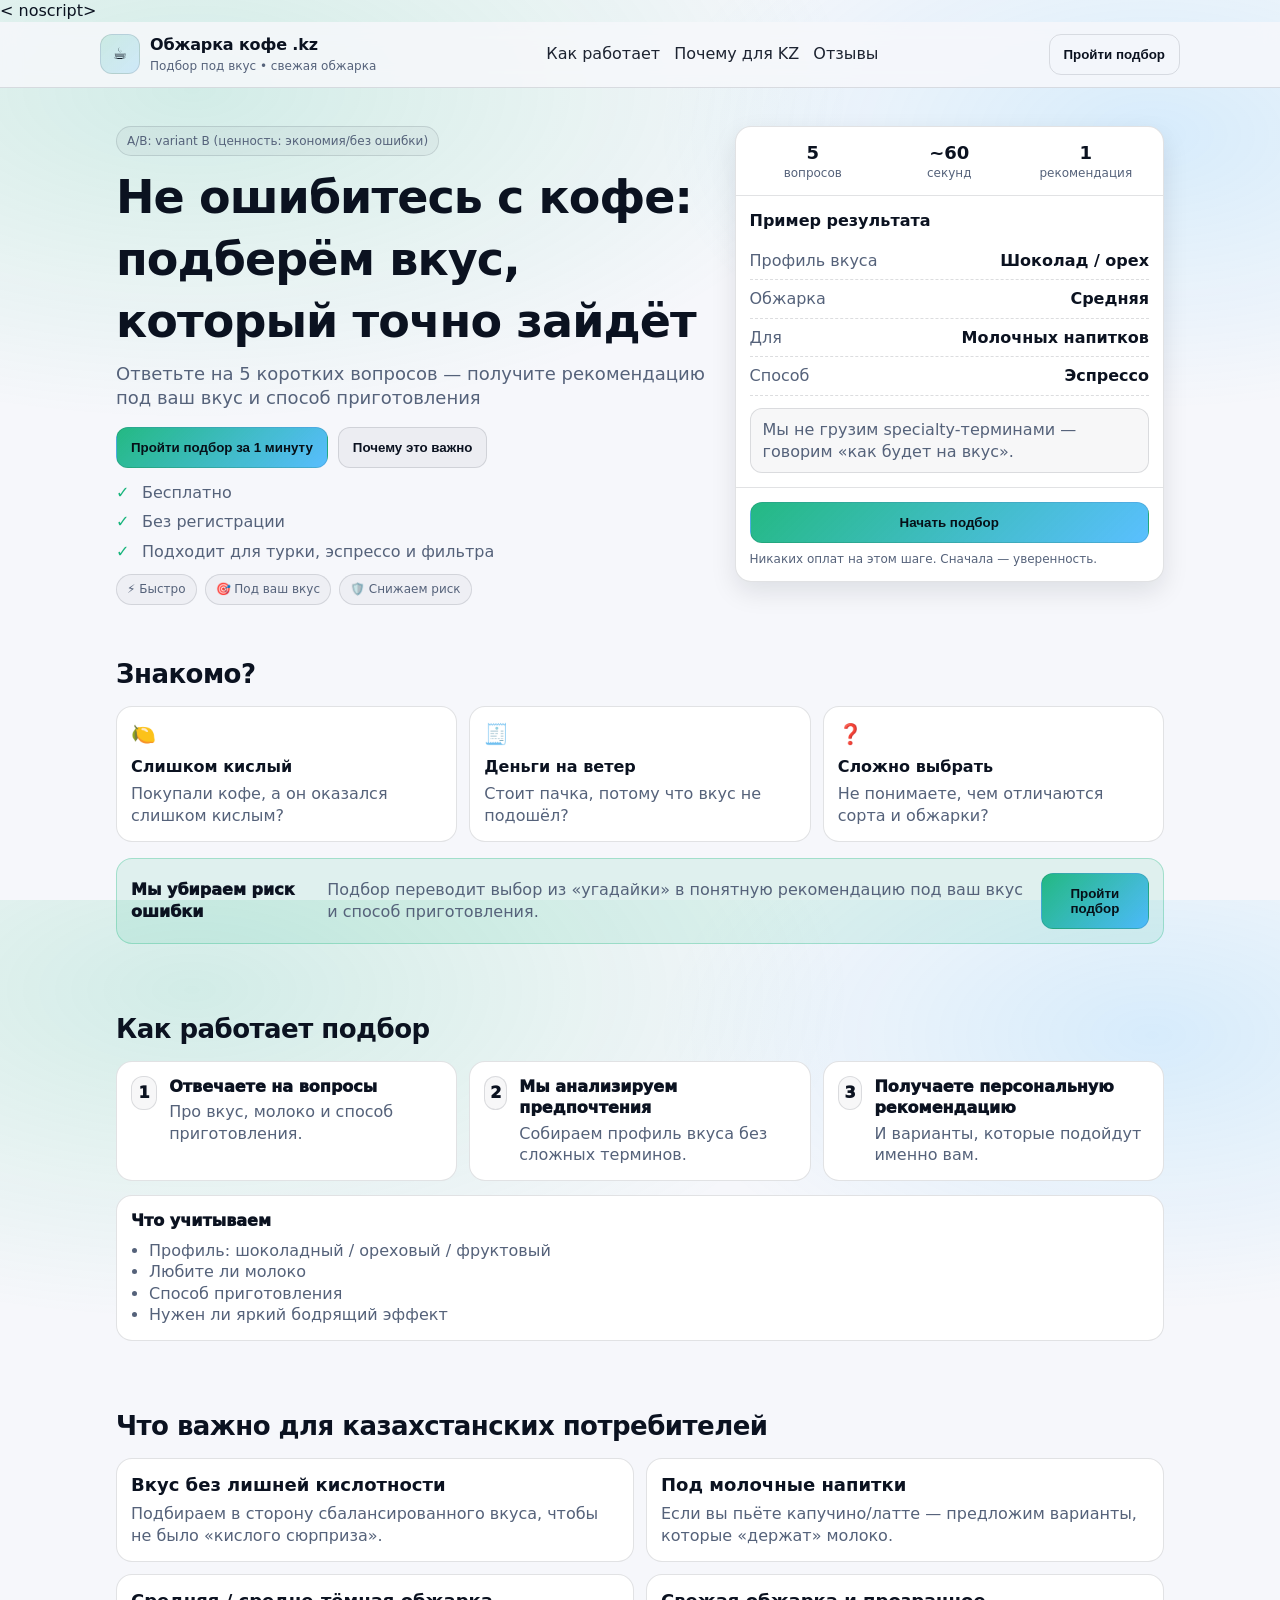
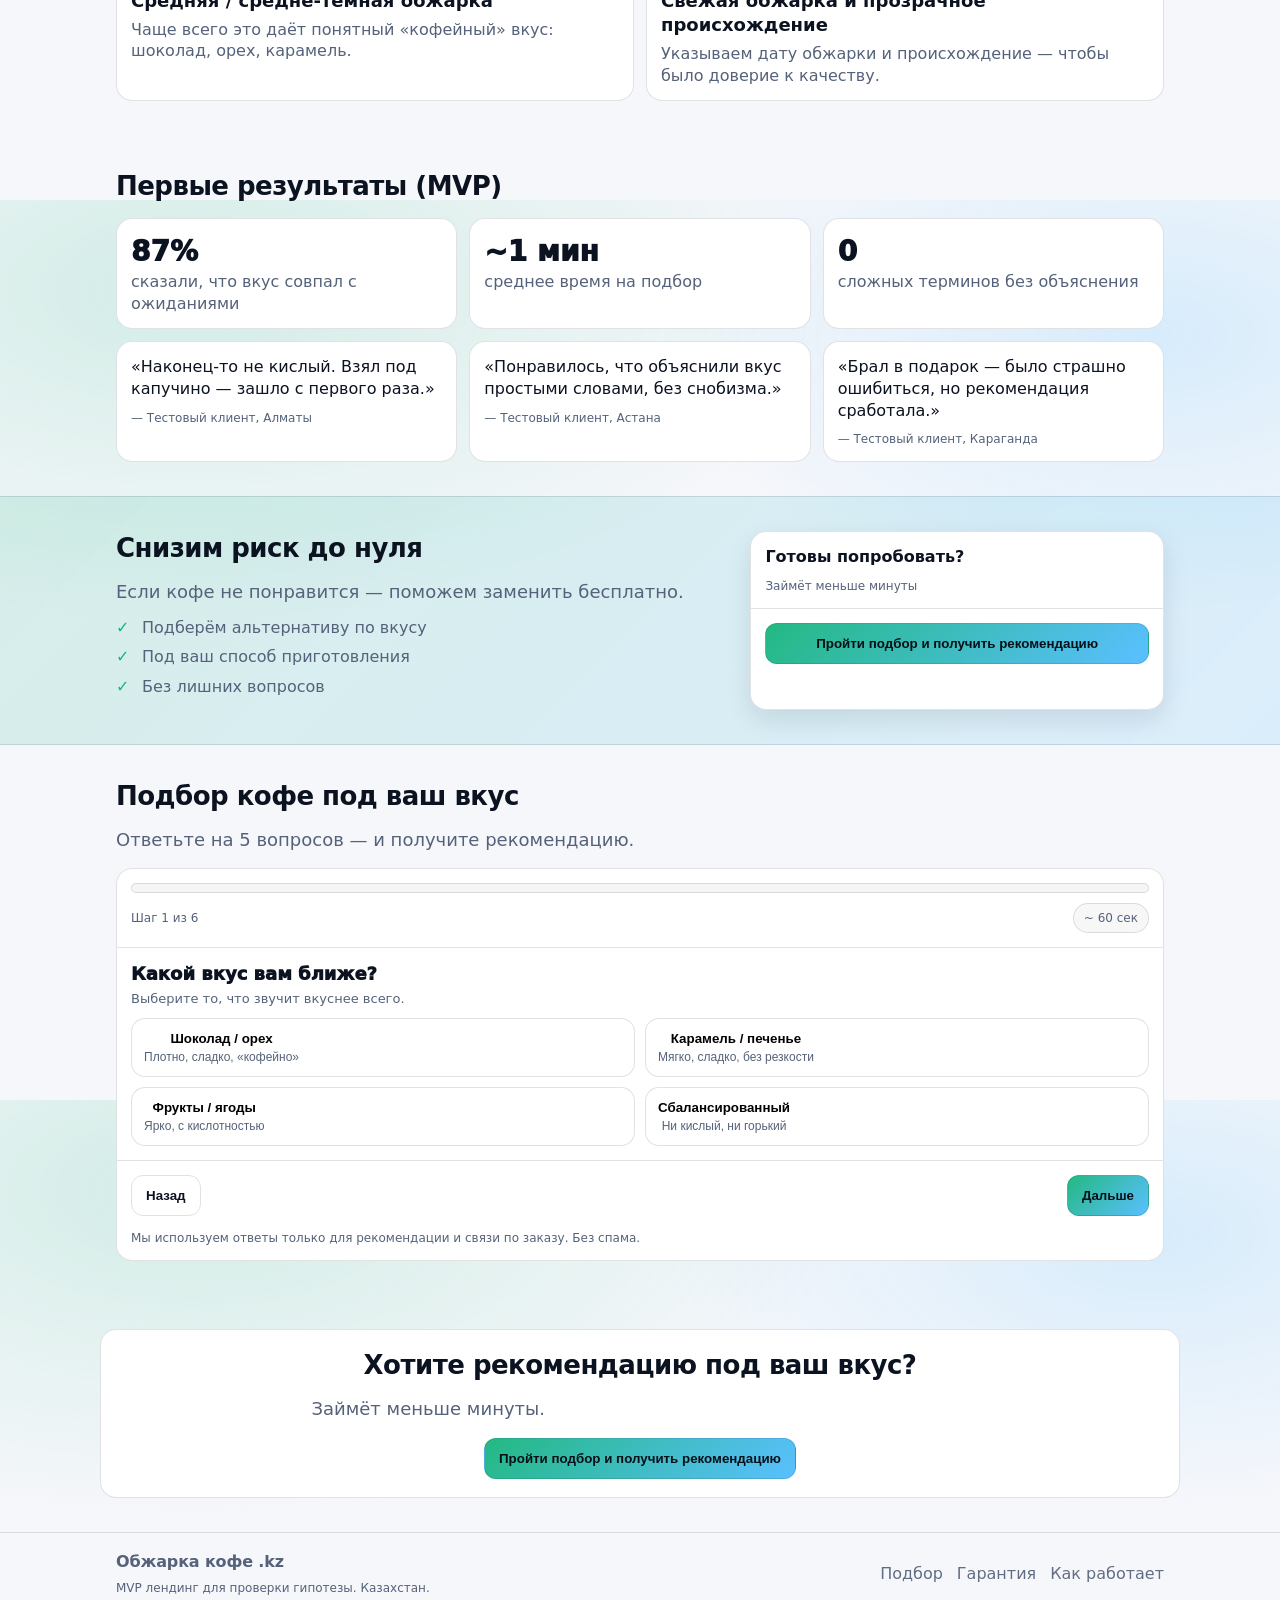
==== commit 391d6819: "Update index.html" ====
--- a/index.html
+++ b/index.html
@@ -44,7 +44,10 @@
         <a href="#reviews">Отзывы</a>
       </nav>
 
-      <button class="btn btn--ghost header__cta" data-scrollto="#quiz" data-track="cta_header">
+      <button 
+          class="btn btn--ghost header__cta" 
+          data-scrollto="#quiz" 
+          data-track="cta_header">
         Пройти подбор
       </button>
     </div>
@@ -66,7 +69,10 @@
           </p>
 
           <div class="hero__actions">
-            <button class="btn btn--primary" data-scrollto="#quiz" data-track="cta_hero">
+            <button class="btn btn--primary" 
+                  data-scrollto="#quiz" 
+                  data-track="cta_hero" 
+                  onclick="ym(12345678,'reachGoal','click_try_service')">
               Пройти подбор за 1 минуту
             </button>
             <button class="btn btn--secondary" data-scrollto="#pain" data-track="cta_learn_more">
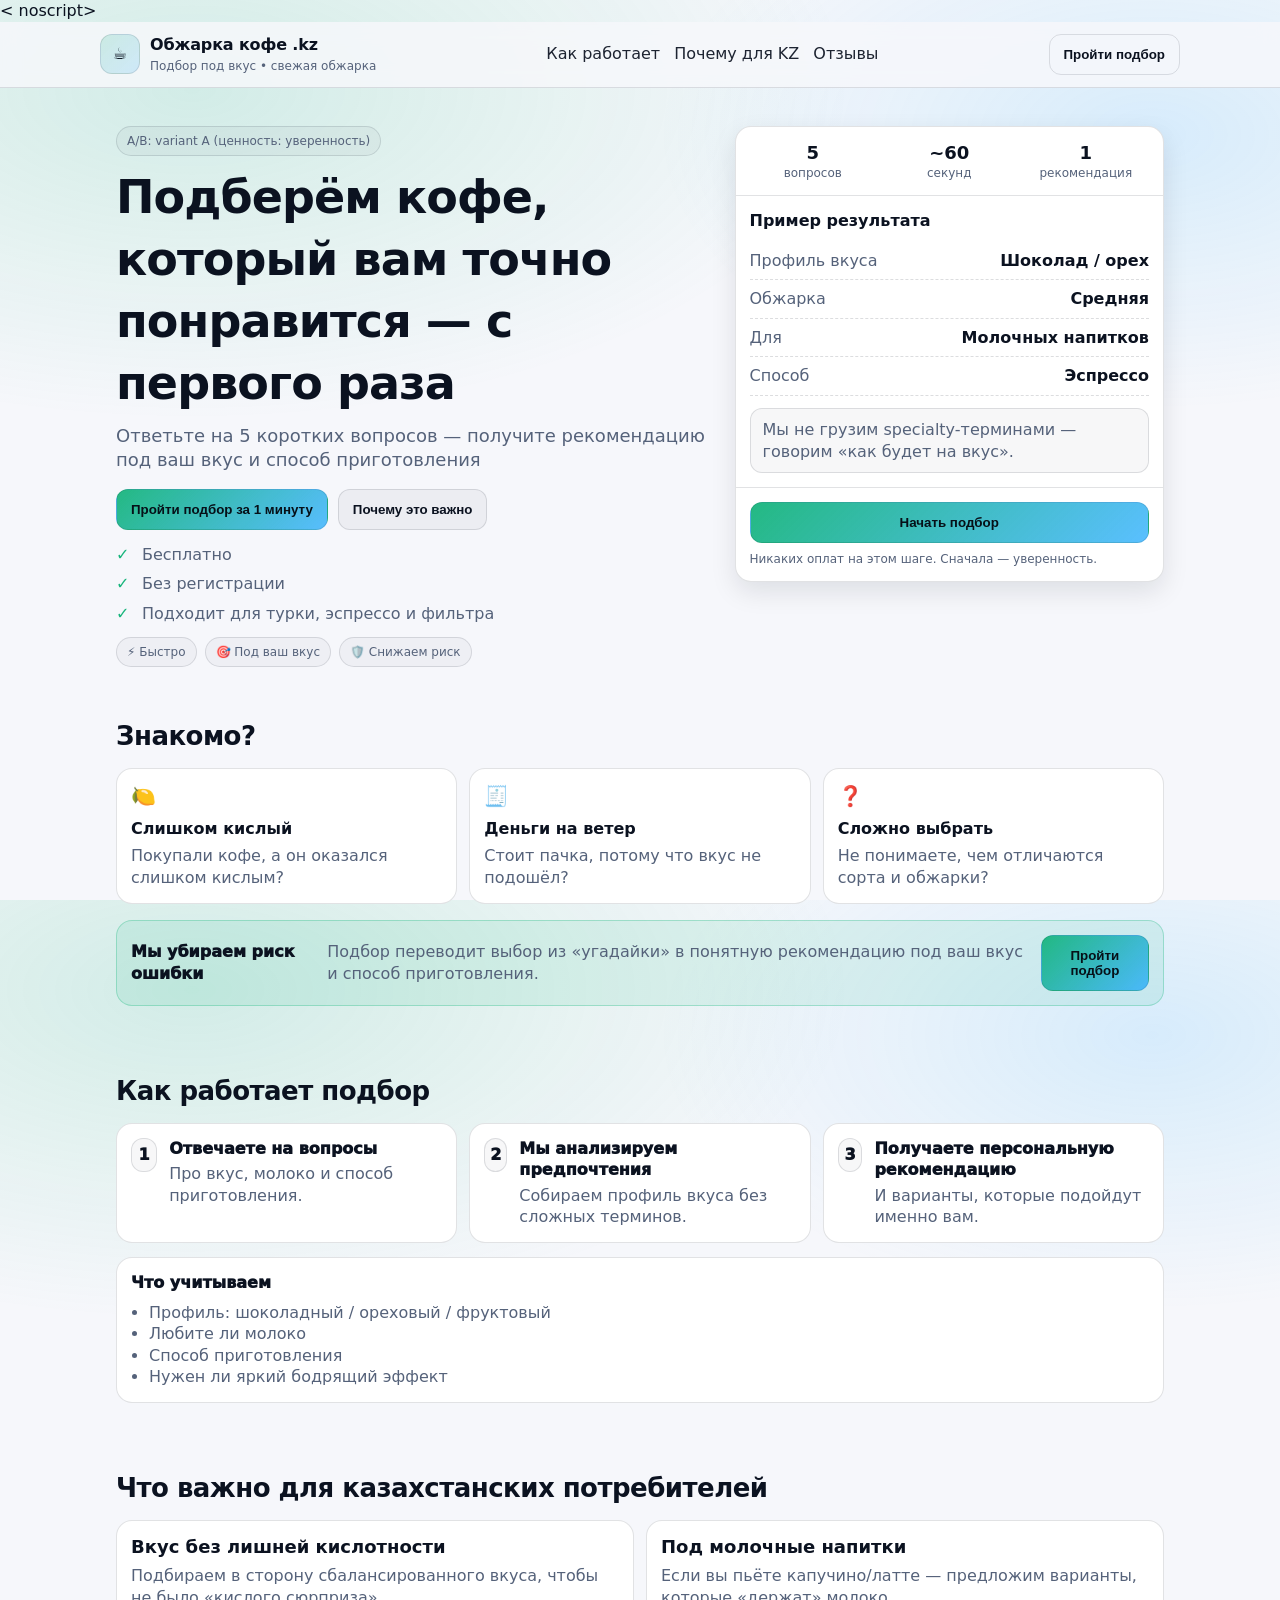
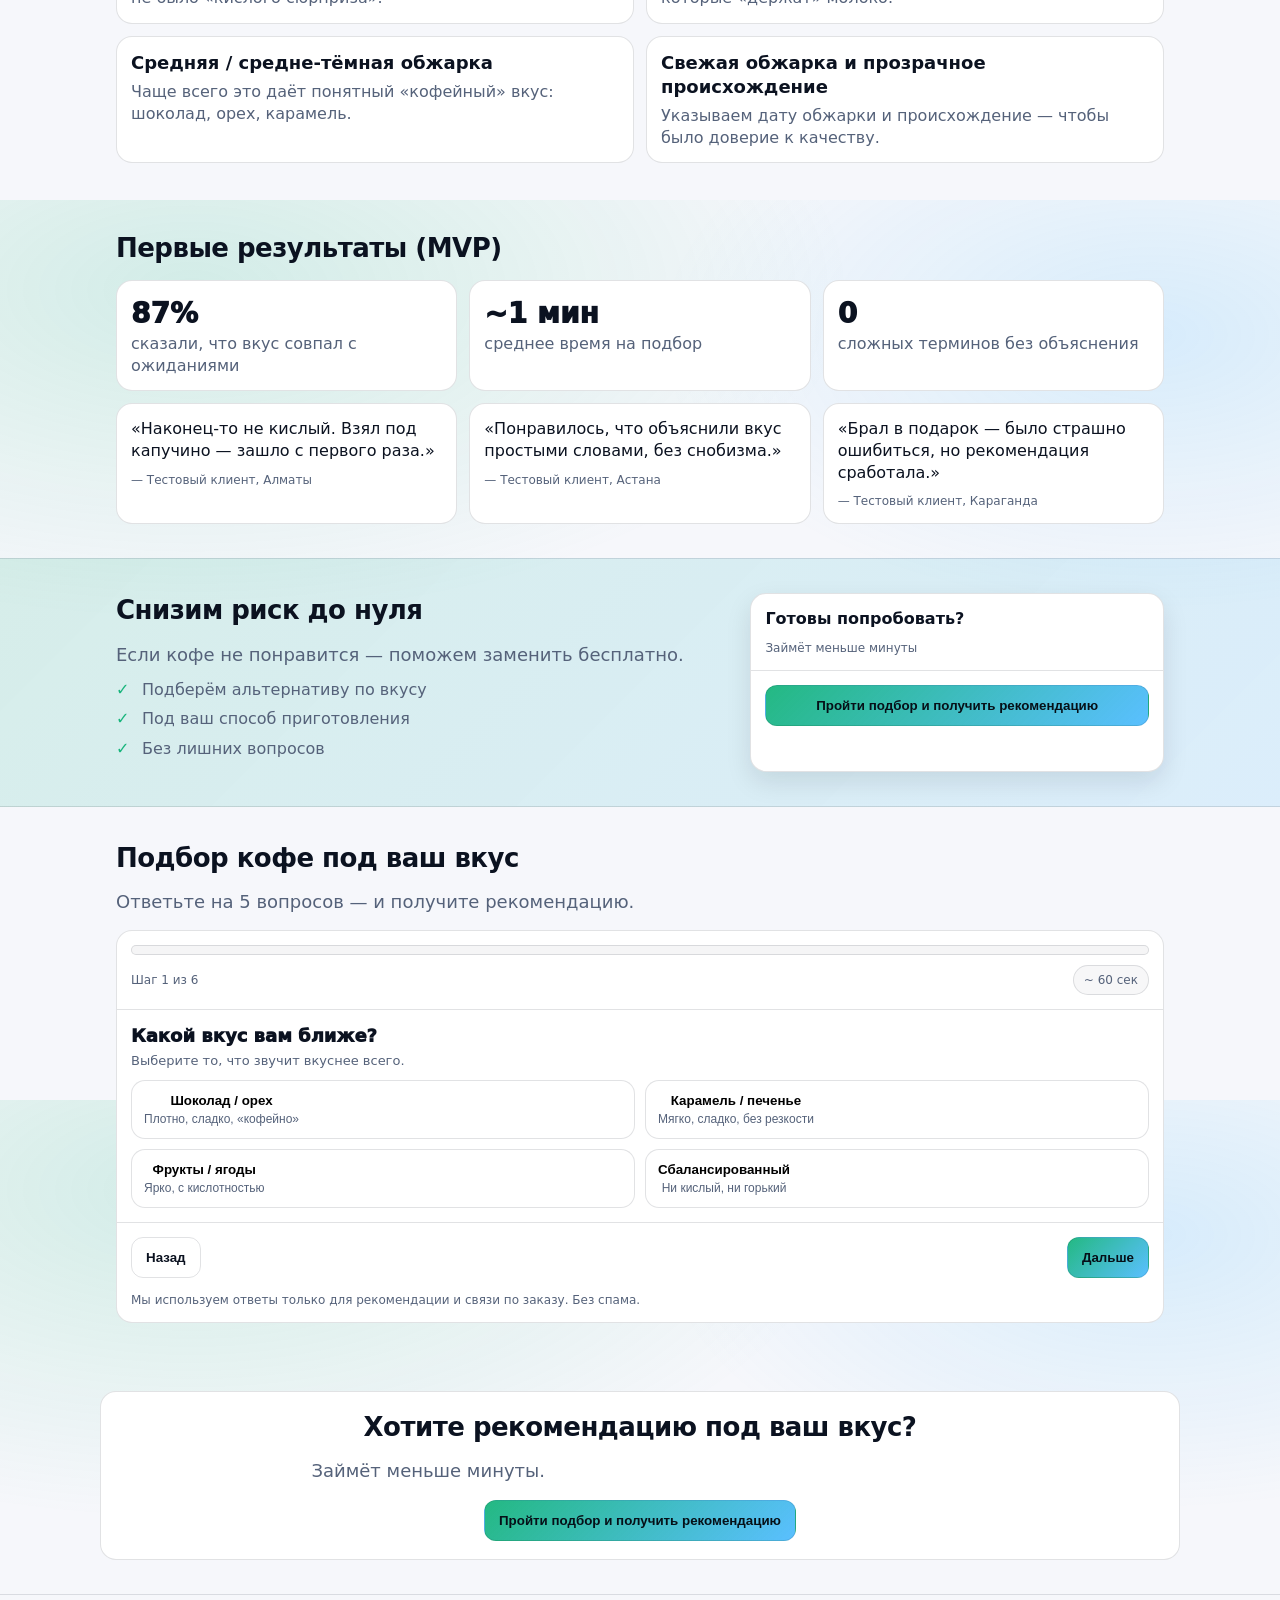
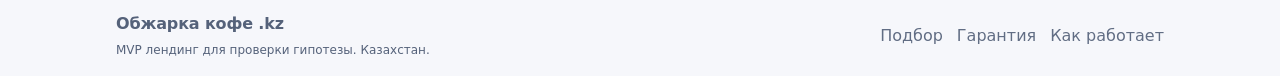
==== commit 914e4585: "Update index.html" ====
--- a/index.html
+++ b/index.html
@@ -9,7 +9,18 @@
   <link rel="preconnect" href="https://www.googletagmanager.com" />
   <link rel="stylesheet" href="./styles.css" />
 
-
+  <meta name="yandex-verification" content="9c402a672fe8d2b2" />
+  
+<!-- Google tag (gtag.js) -->
+<script async src="https://www.googletagmanager.com/gtag/js?id=G-DZR1PW9QY1"></script>
+<script>
+  window.dataLayer = window.dataLayer || [];
+  function gtag(){dataLayer.push(arguments);}
+  gtag('js', new Date());
+
+  gtag('config', 'G-DZR1PW9QY1');
+</script>
+  
  <!-- Yandex.Metrika counter --> 
   <script type="text/javascript">
     (function(m,e,t,r,i,k,a){
@@ -72,7 +83,7 @@
             <button class="btn btn--primary" 
                   data-scrollto="#quiz" 
                   data-track="cta_hero" 
-                  onclick="ym(12345678,'reachGoal','click_try_service')">
+                  onclick="gtag('event', 'click_button', { 'button_name': 'Пройти_подбор_за_1_минуту' });">
               Пройти подбор за 1 минуту
             </button>
             <button class="btn btn--secondary" data-scrollto="#pain" data-track="cta_learn_more">
